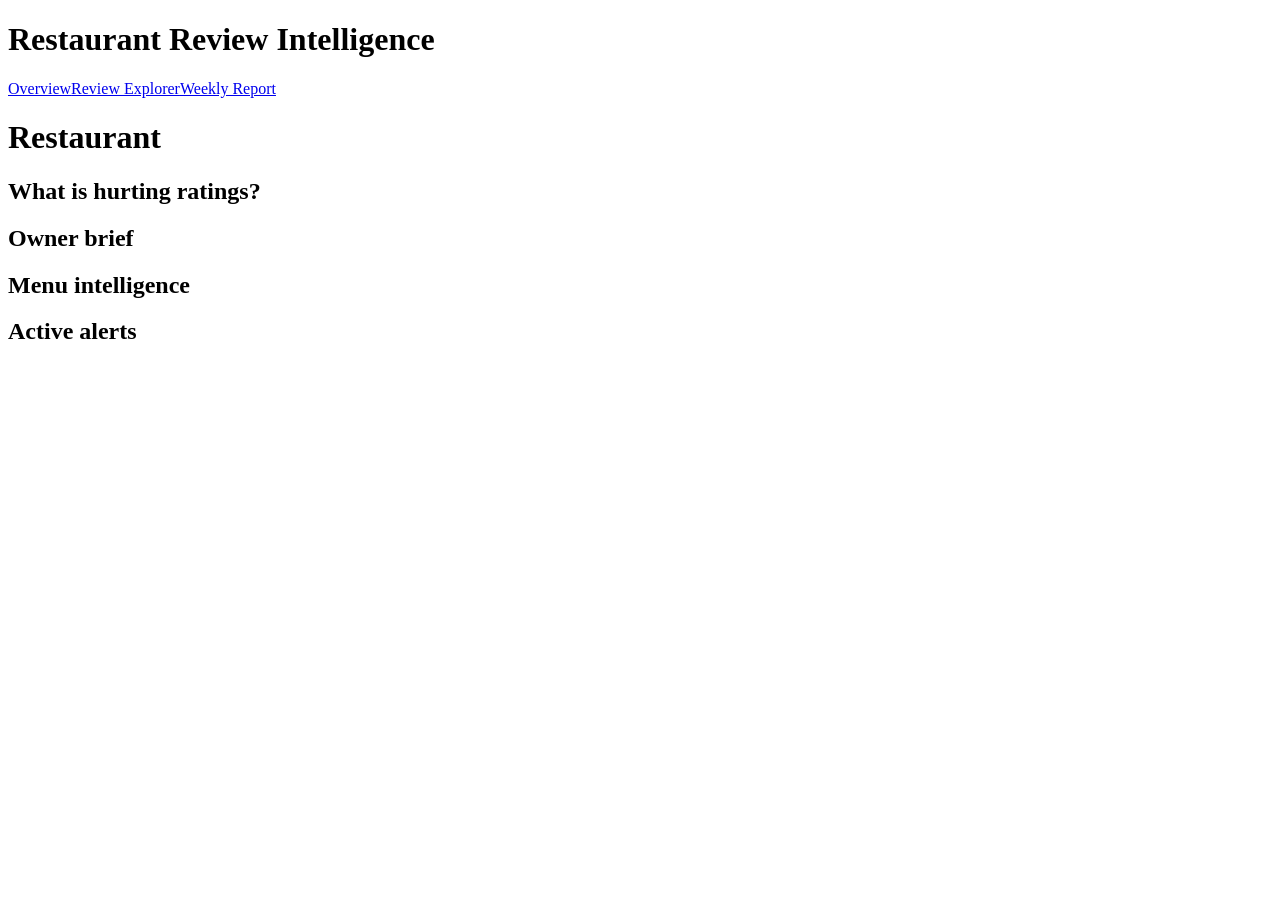
==== index.html @ 238b83dd "Add files via upload" ====
<!doctype html><html><head><meta charset="utf-8"><meta name="viewport" content="width=device-width,initial-scale=1"><title>Restaurant Review Intelligence</title><link rel="stylesheet" href="assets/css/app.css"></head><body><header><h1>Restaurant Review Intelligence</h1><nav><a class="active" href="index.html">Overview</a><a href="reviews.html">Review Explorer</a><a href="weekly_report.md">Weekly Report</a></nav></header><main><h1 id="biz">Restaurant</h1><div class="sub" id="window"></div><div class="grid section" id="metrics"></div><div class="two section"><div class="card"><h2>What is hurting ratings?</h2><div id="issues"></div></div><div class="card"><h2>Owner brief</h2><div id="brief"></div></div></div><div class="two section"><div class="card"><h2>Menu intelligence</h2><div id="menu"></div></div><div class="card"><h2>Active alerts</h2><div id="alerts"></div></div></div></main><script src="assets/js/app.js"></script></body></html>
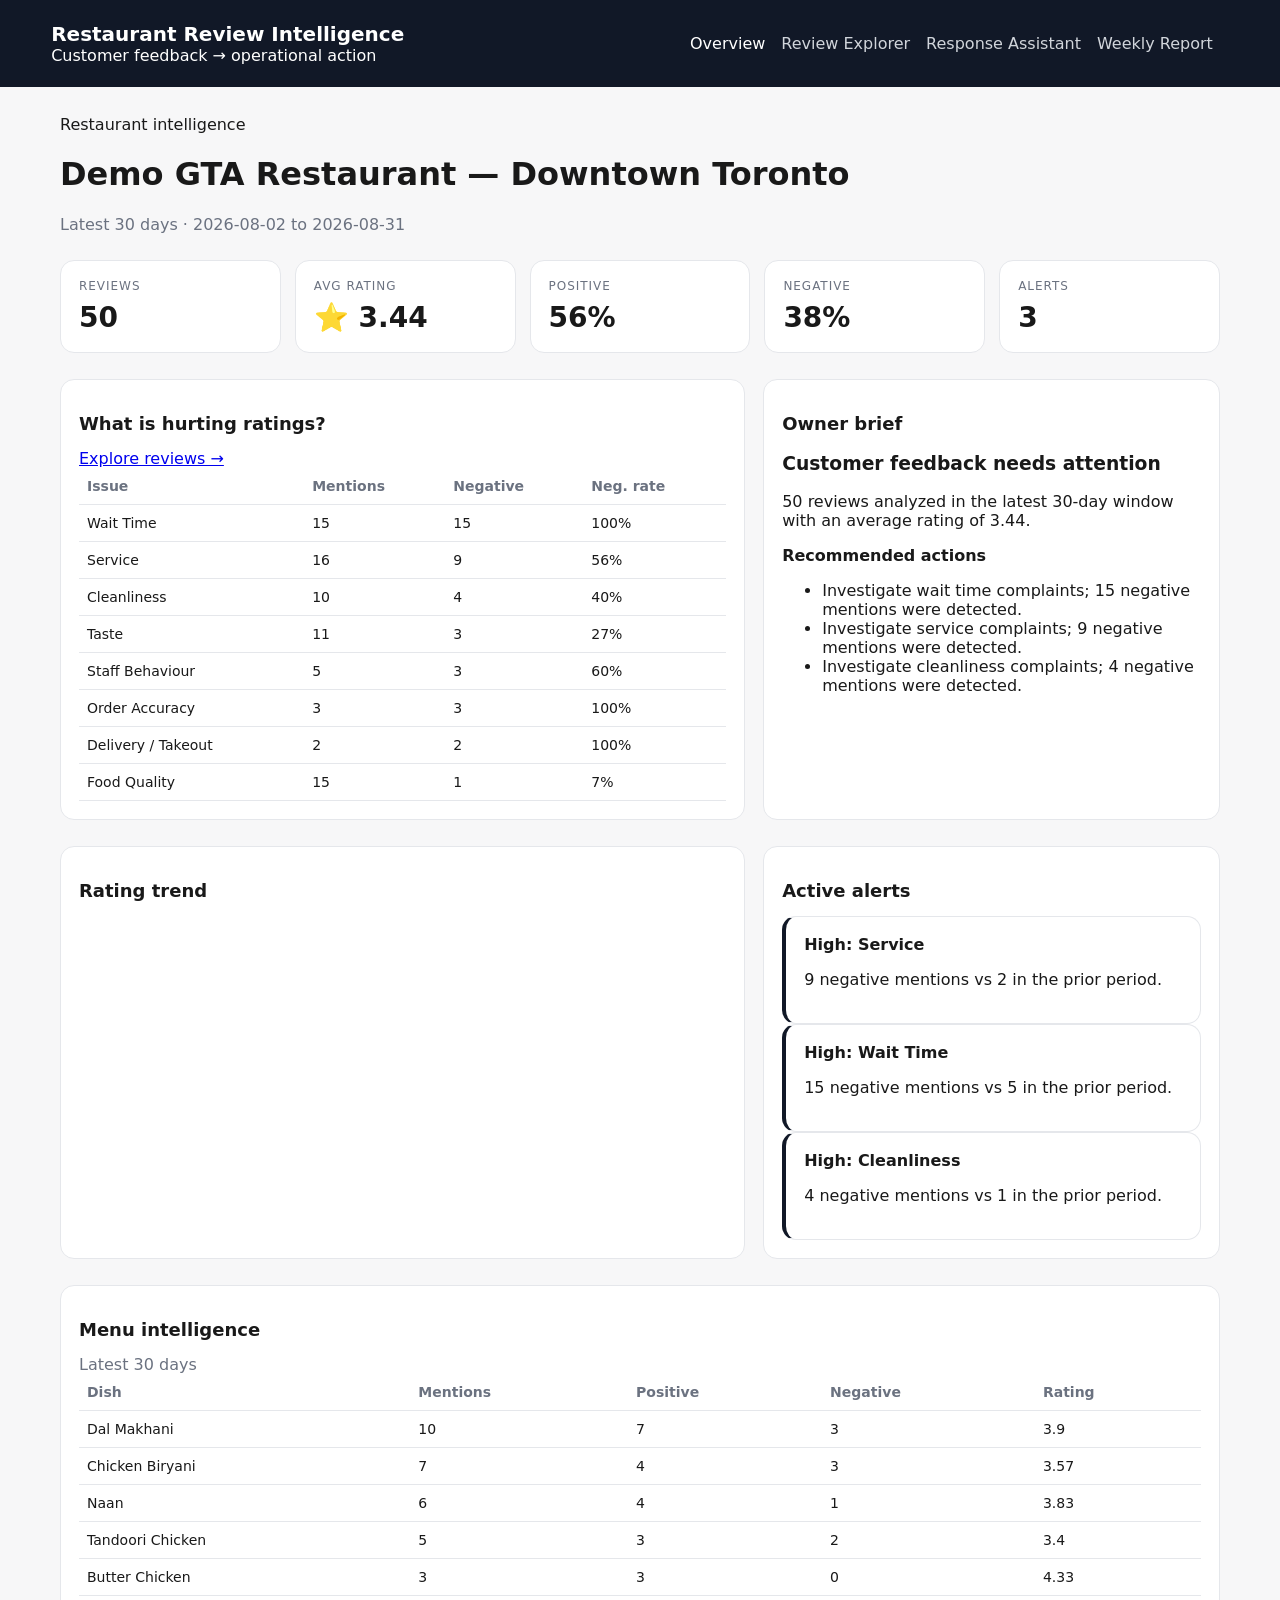
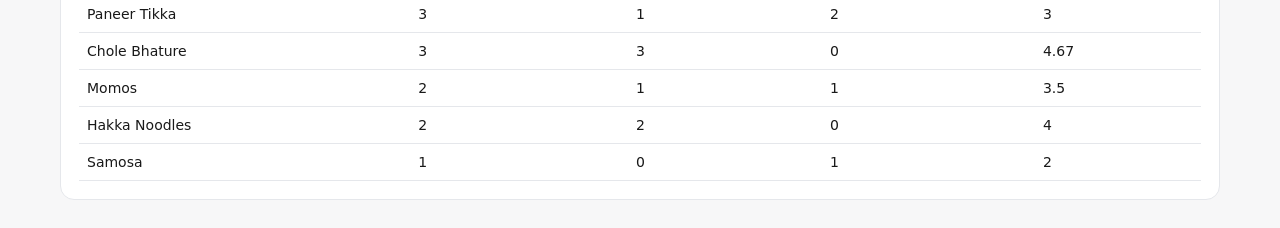
==== commit 71cee868: "Add files via upload" ====
--- a/index.html
+++ b/index.html
@@ -1 +1,7 @@
-<!doctype html><html><head><meta charset="utf-8"><meta name="viewport" content="width=device-width,initial-scale=1"><title>Restaurant Review Intelligence</title><link rel="stylesheet" href="assets/css/app.css"></head><body><header><h1>Restaurant Review Intelligence</h1><nav><a class="active" href="index.html">Overview</a><a href="reviews.html">Review Explorer</a><a href="weekly_report.md">Weekly Report</a></nav></header><main><h1 id="biz">Restaurant</h1><div class="sub" id="window"></div><div class="grid section" id="metrics"></div><div class="two section"><div class="card"><h2>What is hurting ratings?</h2><div id="issues"></div></div><div class="card"><h2>Owner brief</h2><div id="brief"></div></div></div><div class="two section"><div class="card"><h2>Menu intelligence</h2><div id="menu"></div></div><div class="card"><h2>Active alerts</h2><div id="alerts"></div></div></div></main><script src="assets/js/app.js"></script></body></html>+<!doctype html><html><head><meta charset="utf-8"><meta name="viewport" content="width=device-width,initial-scale=1"><title>Restaurant Review Intelligence</title><link rel="stylesheet" href="assets/css/app.css"></head><body>
+<header><div><h1>Restaurant Review Intelligence</h1><div class="header-sub">Customer feedback → operational action</div></div><nav><a class="active" href="index.html">Overview</a><a href="reviews.html">Review Explorer</a><a href="responses.html">Response Assistant</a><a href="weekly_report.md">Weekly Report</a></nav></header>
+<main><div class="hero"><div><div class="eyebrow">Restaurant intelligence</div><h1 id="biz">Restaurant</h1><div class="sub" id="window"></div></div><div id="modeBadge" class="mode-badge"></div></div>
+<div class="grid section" id="metrics"></div>
+<div class="two section"><div class="card"><div class="section-title-row"><h2>What is hurting ratings?</h2><a href="reviews.html">Explore reviews →</a></div><div id="issues"></div></div><div class="card"><h2>Owner brief</h2><div id="brief"></div></div></div>
+<div class="two section"><div class="card"><h2>Rating trend</h2><div id="trend"></div></div><div class="card"><h2>Active alerts</h2><div id="alerts"></div></div></div>
+<div class="section card"><div class="section-title-row"><h2>Menu intelligence</h2><span class="sub">Latest 30 days</span></div><div id="menu"></div></div></main><script src="assets/js/app.js"></script></body></html>
--- a/assets/css/app.css
+++ b/assets/css/app.css
@@ -0,0 +1 @@
+:root{--bg:#f7f7f8;--card:#fff;--ink:#191919;--muted:#6b7280;--line:#e5e7eb}*{box-sizing:border-box}body{margin:0;background:var(--bg);color:var(--ink);font-family:Inter,system-ui,-apple-system,Segoe UI,Arial,sans-serif}header{background:#111827;color:#fff;padding:22px 4vw;display:flex;justify-content:space-between;align-items:center;gap:20px;flex-wrap:wrap}header h1{margin:0;font-size:20px}nav a{color:#d1d5db;text-decoration:none;margin-right:16px}nav a.active,nav a:hover{color:#fff}main{max-width:1200px;margin:28px auto;padding:0 20px}.sub{color:var(--muted)}.grid{display:grid;grid-template-columns:repeat(5,1fr);gap:14px}.card{background:var(--card);border:1px solid var(--line);border-radius:14px;padding:18px}.metric .v{font-size:28px;font-weight:750;margin-top:8px}.metric .k{font-size:12px;color:var(--muted);text-transform:uppercase;letter-spacing:.08em}.section{margin-top:26px}.section h2{font-size:18px}.two{display:grid;grid-template-columns:1.2fr .8fr;gap:18px}table{width:100%;border-collapse:collapse}th,td{text-align:left;border-bottom:1px solid var(--line);padding:10px 8px;font-size:14px}th{color:var(--muted)}.alert{border-left:4px solid #111827}.filters{display:flex;gap:10px;flex-wrap:wrap;margin-bottom:16px}.filters select,.filters input{padding:10px 12px;border:1px solid var(--line);border-radius:9px;background:#fff}.review{padding:14px 0;border-bottom:1px solid var(--line)}.review .meta{color:var(--muted);font-size:12px}.review p{margin:8px 0}.chips span{font-size:11px;border:1px solid var(--line);border-radius:999px;padding:3px 7px;margin-right:5px}.catcards{display:flex;gap:8px;flex-wrap:wrap}.cat{cursor:pointer;background:#fff;border:1px solid var(--line);border-radius:10px;padding:9px 12px}.cat.active{background:#111827;color:#fff}button{padding:10px 12px;border:0;border-radius:9px;background:#111827;color:#fff;cursor:pointer}@media(max-width:900px){.grid{grid-template-columns:repeat(2,1fr)}.two{grid-template-columns:1fr}}
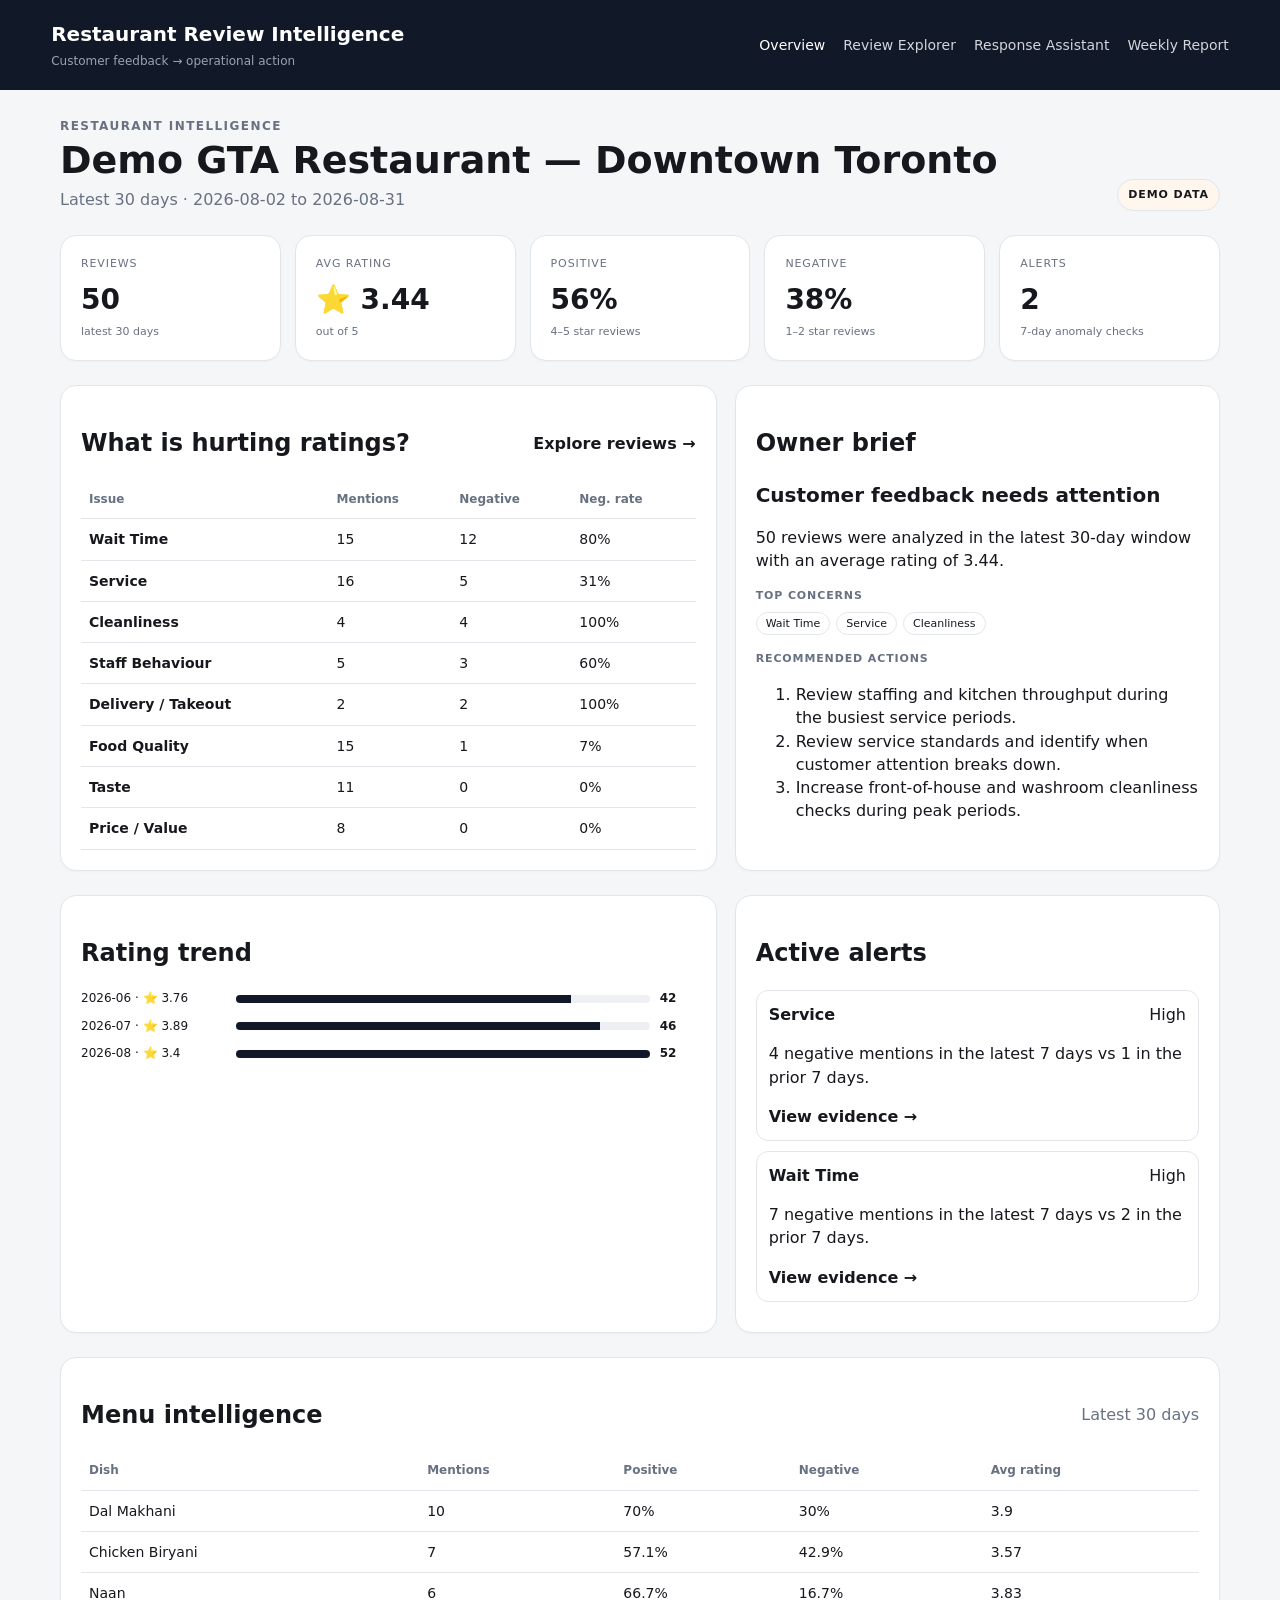
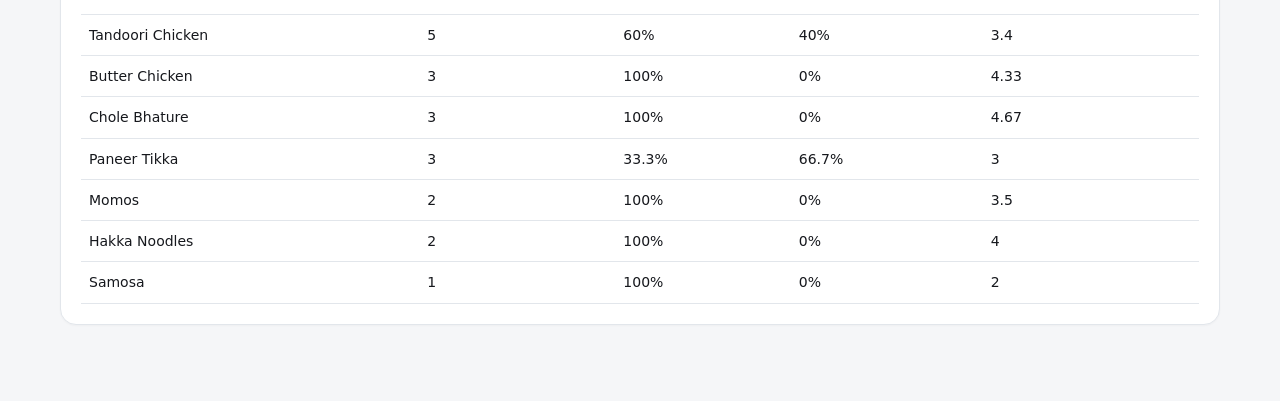
==== commit af34da88: "Add files via upload" ====
--- a/index.html
+++ b/index.html
@@ -1,7 +1,72 @@
-<!doctype html><html><head><meta charset="utf-8"><meta name="viewport" content="width=device-width,initial-scale=1"><title>Restaurant Review Intelligence</title><link rel="stylesheet" href="assets/css/app.css"></head><body>
-<header><div><h1>Restaurant Review Intelligence</h1><div class="header-sub">Customer feedback → operational action</div></div><nav><a class="active" href="index.html">Overview</a><a href="reviews.html">Review Explorer</a><a href="responses.html">Response Assistant</a><a href="weekly_report.md">Weekly Report</a></nav></header>
-<main><div class="hero"><div><div class="eyebrow">Restaurant intelligence</div><h1 id="biz">Restaurant</h1><div class="sub" id="window"></div></div><div id="modeBadge" class="mode-badge"></div></div>
-<div class="grid section" id="metrics"></div>
-<div class="two section"><div class="card"><div class="section-title-row"><h2>What is hurting ratings?</h2><a href="reviews.html">Explore reviews →</a></div><div id="issues"></div></div><div class="card"><h2>Owner brief</h2><div id="brief"></div></div></div>
-<div class="two section"><div class="card"><h2>Rating trend</h2><div id="trend"></div></div><div class="card"><h2>Active alerts</h2><div id="alerts"></div></div></div>
-<div class="section card"><div class="section-title-row"><h2>Menu intelligence</h2><span class="sub">Latest 30 days</span></div><div id="menu"></div></div></main><script src="assets/js/app.js"></script></body></html>+<!doctype html>
+<html lang="en">
+<head>
+  <meta charset="utf-8">
+  <meta name="viewport" content="width=device-width,initial-scale=1">
+  <title>Restaurant Review Intelligence</title>
+  <link rel="stylesheet" href="assets/css/app.css?v=1.6">
+</head>
+<body>
+<header>
+  <div>
+    <h1>Restaurant Review Intelligence</h1>
+    <div class="header-sub">Customer feedback → operational action</div>
+  </div>
+  <nav>
+    <a class="active" href="index.html">Overview</a>
+    <a href="reviews.html">Review Explorer</a>
+    <a href="responses.html">Response Assistant</a>
+    <a href="weekly_report.html">Weekly Report</a>
+  </nav>
+</header>
+
+<main>
+  <div class="hero">
+    <div>
+      <div class="eyebrow">Restaurant intelligence</div>
+      <h1 id="biz">Restaurant</h1>
+      <div class="sub" id="window"></div>
+    </div>
+    <div id="modeBadge" class="mode-badge"></div>
+  </div>
+
+  <div class="grid section" id="metrics"></div>
+
+  <div class="two section">
+    <div class="card">
+      <div class="section-title-row">
+        <h2>What is hurting ratings?</h2>
+        <a href="reviews.html">Explore reviews →</a>
+      </div>
+      <div id="issues"></div>
+    </div>
+
+    <div class="card">
+      <h2>Owner brief</h2>
+      <div id="brief"></div>
+    </div>
+  </div>
+
+  <div class="two section">
+    <div class="card">
+      <h2>Rating trend</h2>
+      <div id="trend"></div>
+    </div>
+    <div class="card">
+      <h2>Active alerts</h2>
+      <div id="alerts"></div>
+    </div>
+  </div>
+
+  <div class="section card">
+    <div class="section-title-row">
+      <h2>Menu intelligence</h2>
+      <span class="sub">Latest 30 days</span>
+    </div>
+    <div id="menu"></div>
+  </div>
+</main>
+
+<script src="assets/js/app.js?v=1.6"></script>
+</body>
+</html>
--- a/assets/css/app.css
+++ b/assets/css/app.css
@@ -1 +1,286 @@
-:root{--bg:#f7f7f8;--card:#fff;--ink:#191919;--muted:#6b7280;--line:#e5e7eb}*{box-sizing:border-box}body{margin:0;background:var(--bg);color:var(--ink);font-family:Inter,system-ui,-apple-system,Segoe UI,Arial,sans-serif}header{background:#111827;color:#fff;padding:22px 4vw;display:flex;justify-content:space-between;align-items:center;gap:20px;flex-wrap:wrap}header h1{margin:0;font-size:20px}nav a{color:#d1d5db;text-decoration:none;margin-right:16px}nav a.active,nav a:hover{color:#fff}main{max-width:1200px;margin:28px auto;padding:0 20px}.sub{color:var(--muted)}.grid{display:grid;grid-template-columns:repeat(5,1fr);gap:14px}.card{background:var(--card);border:1px solid var(--line);border-radius:14px;padding:18px}.metric .v{font-size:28px;font-weight:750;margin-top:8px}.metric .k{font-size:12px;color:var(--muted);text-transform:uppercase;letter-spacing:.08em}.section{margin-top:26px}.section h2{font-size:18px}.two{display:grid;grid-template-columns:1.2fr .8fr;gap:18px}table{width:100%;border-collapse:collapse}th,td{text-align:left;border-bottom:1px solid var(--line);padding:10px 8px;font-size:14px}th{color:var(--muted)}.alert{border-left:4px solid #111827}.filters{display:flex;gap:10px;flex-wrap:wrap;margin-bottom:16px}.filters select,.filters input{padding:10px 12px;border:1px solid var(--line);border-radius:9px;background:#fff}.review{padding:14px 0;border-bottom:1px solid var(--line)}.review .meta{color:var(--muted);font-size:12px}.review p{margin:8px 0}.chips span{font-size:11px;border:1px solid var(--line);border-radius:999px;padding:3px 7px;margin-right:5px}.catcards{display:flex;gap:8px;flex-wrap:wrap}.cat{cursor:pointer;background:#fff;border:1px solid var(--line);border-radius:10px;padding:9px 12px}.cat.active{background:#111827;color:#fff}button{padding:10px 12px;border:0;border-radius:9px;background:#111827;color:#fff;cursor:pointer}@media(max-width:900px){.grid{grid-template-columns:repeat(2,1fr)}.two{grid-template-columns:1fr}}+:root{
+  --bg:#f5f6f8;
+  --card:#ffffff;
+  --ink:#16181d;
+  --muted:#687182;
+  --line:#e2e6eb;
+  --accent:#111827;
+  --soft:#f8fafc;
+}
+*{box-sizing:border-box}
+body{
+  margin:0;
+  background:var(--bg);
+  color:var(--ink);
+  font-family:Inter,system-ui,-apple-system,BlinkMacSystemFont,"Segoe UI",Arial,sans-serif;
+  line-height:1.45;
+}
+header{
+  background:#111827;
+  color:white;
+  padding:20px 4vw;
+  display:flex;
+  align-items:center;
+  justify-content:space-between;
+  gap:20px;
+  flex-wrap:wrap;
+}
+header h1{margin:0;font-size:20px}
+.header-sub{font-size:12px;color:#9ca3af;margin-top:4px}
+nav{display:flex;gap:18px;flex-wrap:wrap}
+nav a{color:#d1d5db;text-decoration:none;font-size:14px}
+nav a.active,nav a:hover{color:white}
+main{max-width:1200px;margin:28px auto;padding:0 20px 48px}
+.hero{
+  display:flex;
+  justify-content:space-between;
+  align-items:flex-end;
+  gap:20px;
+  flex-wrap:wrap;
+}
+.hero h1{margin:4px 0 6px;font-size:38px;line-height:1.1}
+.eyebrow{
+  font-size:12px;
+  text-transform:uppercase;
+  letter-spacing:.12em;
+  color:var(--muted);
+  font-weight:750;
+}
+.sub{color:var(--muted)}
+.mode-badge{
+  border-radius:999px;
+  padding:7px 10px;
+  font-size:11px;
+  font-weight:750;
+  letter-spacing:.08em;
+  border:1px solid var(--line);
+}
+.mode-badge.demo{background:#fff7ed}
+.mode-badge.live{background:#ecfdf5}
+.grid{
+  display:grid;
+  grid-template-columns:repeat(5,1fr);
+  gap:14px;
+}
+.section{margin-top:24px}
+.card{
+  background:var(--card);
+  border:1px solid var(--line);
+  border-radius:16px;
+  padding:20px;
+  box-shadow:0 1px 2px rgba(0,0,0,.03);
+}
+.metric .k{
+  font-size:11px;
+  color:var(--muted);
+  text-transform:uppercase;
+  letter-spacing:.08em;
+}
+.metric .v{
+  font-size:28px;
+  font-weight:780;
+  margin-top:8px;
+}
+.metric-note{font-size:11px;color:var(--muted);margin-top:4px}
+.two{
+  display:grid;
+  grid-template-columns:1.15fr .85fr;
+  gap:18px;
+}
+.section-title-row{
+  display:flex;
+  justify-content:space-between;
+  align-items:center;
+  gap:12px;
+}
+.section-title-row a,.alert-box a,td a{
+  color:var(--ink);
+  font-weight:650;
+  text-decoration:none;
+}
+.table-wrap{overflow:auto}
+table{width:100%;border-collapse:collapse}
+th,td{
+  text-align:left;
+  border-bottom:1px solid var(--line);
+  padding:10px 8px;
+  font-size:14px;
+}
+th{color:var(--muted);font-size:12px}
+.brief-headline{font-size:20px;font-weight:750;margin-bottom:10px}
+.brief-label{
+  font-size:11px;
+  color:var(--muted);
+  text-transform:uppercase;
+  letter-spacing:.08em;
+  font-weight:750;
+  margin:16px 0 8px;
+}
+.chip-row,.chips{display:flex;gap:6px;flex-wrap:wrap}
+.chip-row span,.chips span{
+  display:inline-flex;
+  align-items:center;
+  border:1px solid var(--line);
+  border-radius:999px;
+  padding:4px 9px;
+  font-size:11px;
+  line-height:1.2;
+  white-space:nowrap;
+  background:#fff;
+}
+.chips span.positive{background:#f0fdf4}
+.chips span.negative{background:#fef2f2}
+.chips span.neutral{background:#f8fafc}
+.chips .menu-chip{background:#f8fafc}
+.alert-box{
+  border:1px solid var(--line);
+  border-radius:12px;
+  padding:12px;
+  margin-bottom:10px;
+}
+.alert-top{
+  display:flex;
+  justify-content:space-between;
+  gap:12px;
+}
+.mini-bar-row{
+  display:grid;
+  grid-template-columns:145px 1fr 36px;
+  gap:10px;
+  align-items:center;
+  margin:10px 0;
+  font-size:12px;
+}
+.mini-bar{
+  height:8px;
+  background:#eef0f3;
+  border-radius:999px;
+  overflow:hidden;
+}
+.mini-bar div{height:100%;background:#111827}
+
+/* Review Explorer layout fixes */
+.catcards{
+  display:flex;
+  gap:8px;
+  flex-wrap:wrap;
+  align-items:center;
+}
+.cat{
+  cursor:pointer;
+  background:white;
+  color:var(--ink);
+  border:1px solid var(--line);
+  border-radius:10px;
+  padding:9px 12px;
+  font-size:13px;
+  line-height:1.2;
+}
+.cat.active{
+  background:#111827;
+  color:white;
+  border-color:#111827;
+}
+.filters{
+  display:flex;
+  gap:10px;
+  flex-wrap:wrap;
+  align-items:center;
+}
+.filters select,.filters input{
+  min-height:44px;
+  padding:10px 12px;
+  border:1px solid var(--line);
+  border-radius:10px;
+  background:white;
+  font:inherit;
+}
+.filters input{min-width:220px}
+button{
+  min-height:44px;
+  padding:10px 14px;
+  border:0;
+  border-radius:10px;
+  background:#111827;
+  color:#fff;
+  cursor:pointer;
+  font:inherit;
+}
+.review-results{padding:20px 22px}
+.review-count{
+  margin-bottom:8px;
+  font-size:17px;
+}
+.review-count-sub{
+  color:var(--muted);
+  font-size:13px;
+  margin-top:2px;
+}
+.review{
+  display:block;
+  padding:18px 0 16px;
+  border-bottom:1px solid var(--line);
+}
+.review:last-child{border-bottom:0}
+.review .meta{
+  color:var(--muted);
+  font-size:13px;
+  line-height:1.4;
+  margin-bottom:7px;
+}
+.review p{
+  margin:0 0 10px;
+  font-size:15px;
+  line-height:1.55;
+}
+.review .chips{
+  margin-top:0;
+  margin-bottom:0;
+  position:static;
+  transform:none;
+}
+.meta{color:var(--muted);font-size:12px}
+.response-card{
+  padding:18px 0;
+  border-bottom:1px solid var(--line);
+}
+.review-quote{
+  background:var(--soft);
+  border-radius:10px;
+  padding:12px;
+  margin:8px 0 12px;
+}
+.response-card label{
+  display:block;
+  font-size:12px;
+  font-weight:700;
+  margin-bottom:6px;
+}
+.response-card textarea{
+  width:100%;
+  min-height:110px;
+  resize:vertical;
+  border:1px solid var(--line);
+  border-radius:10px;
+  padding:12px;
+  margin-bottom:8px;
+  font:inherit;
+}
+.report-footer{
+  color:var(--muted);
+  font-size:12px;
+  margin-top:24px;
+  text-align:center;
+}
+@media(max-width:900px){
+  .grid{grid-template-columns:repeat(2,1fr)}
+  .two{grid-template-columns:1fr}
+  .hero h1{font-size:32px}
+}
+@media(max-width:560px){
+  .grid{grid-template-columns:1fr}
+  .mini-bar-row{grid-template-columns:110px 1fr 30px}
+  .filters select,.filters input,.filters button{width:100%}
+  .filters input{min-width:0}
+  .hero h1{font-size:28px}
+}
